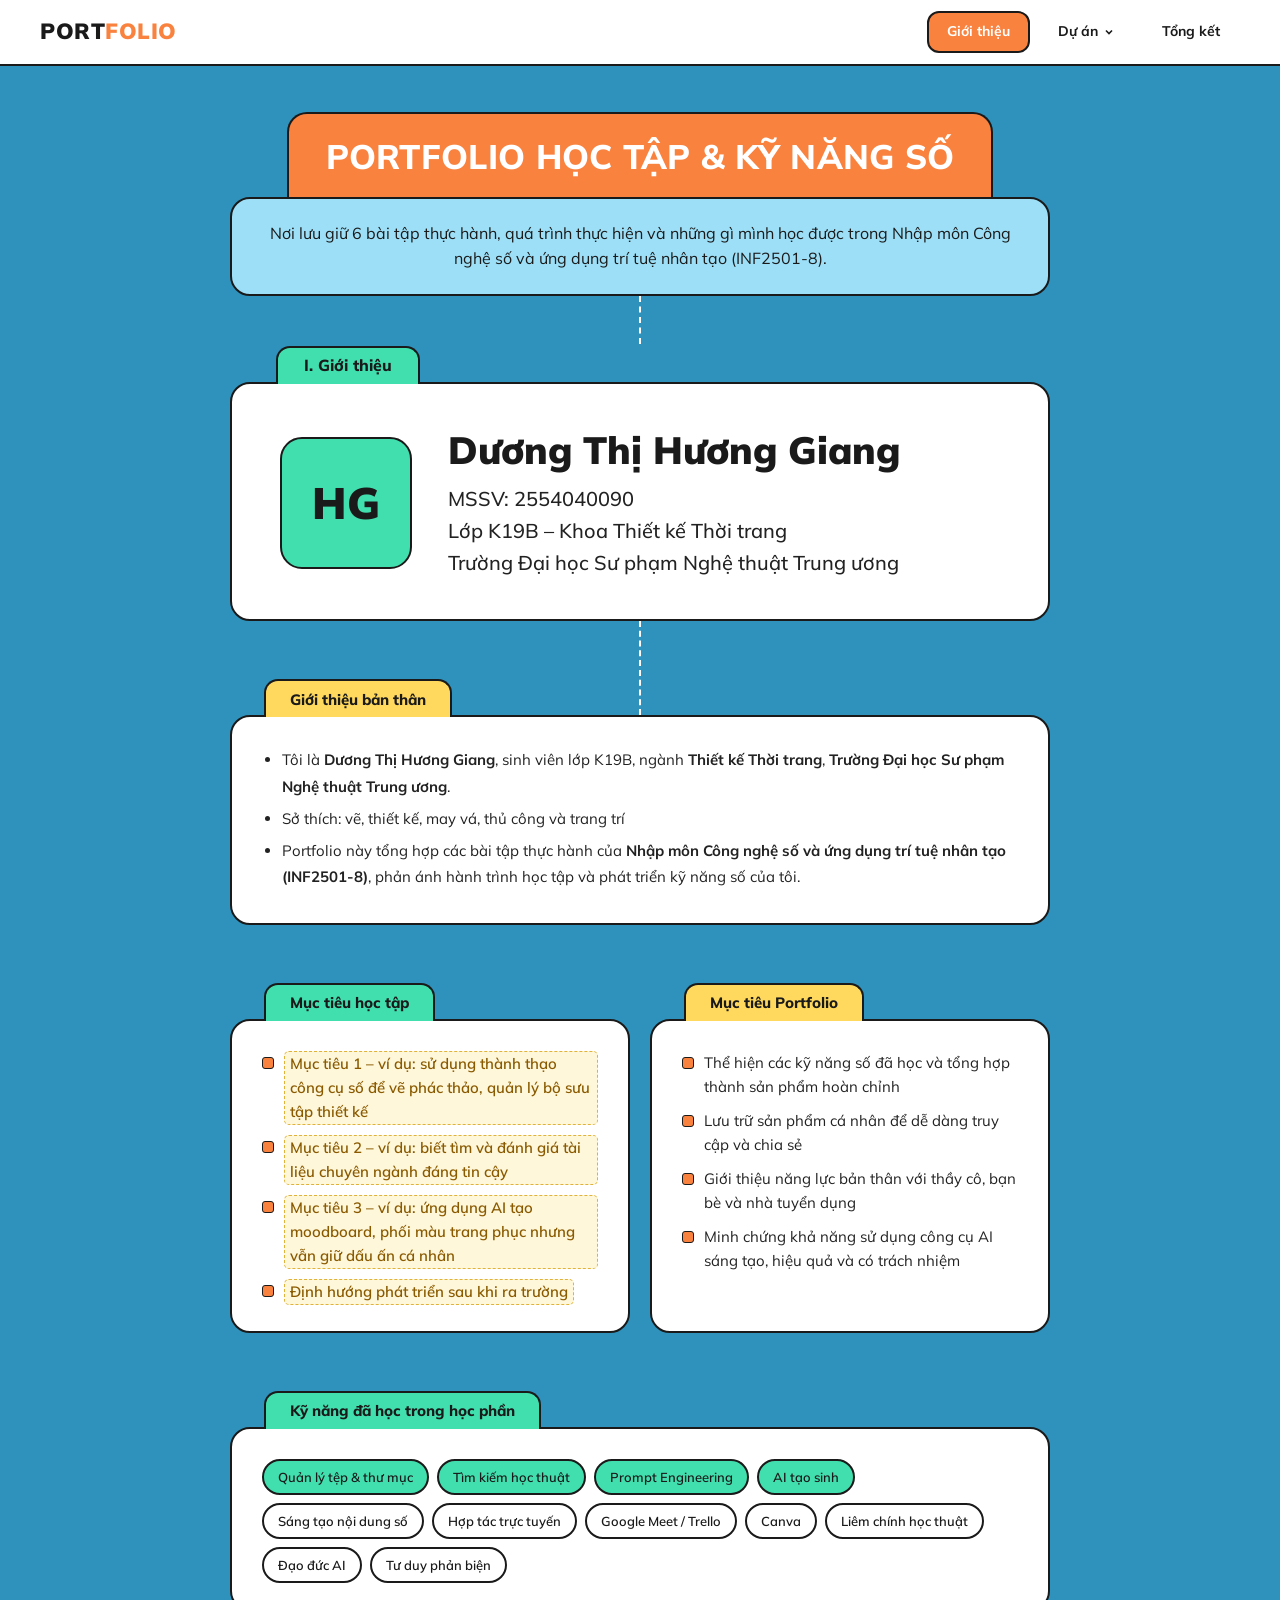
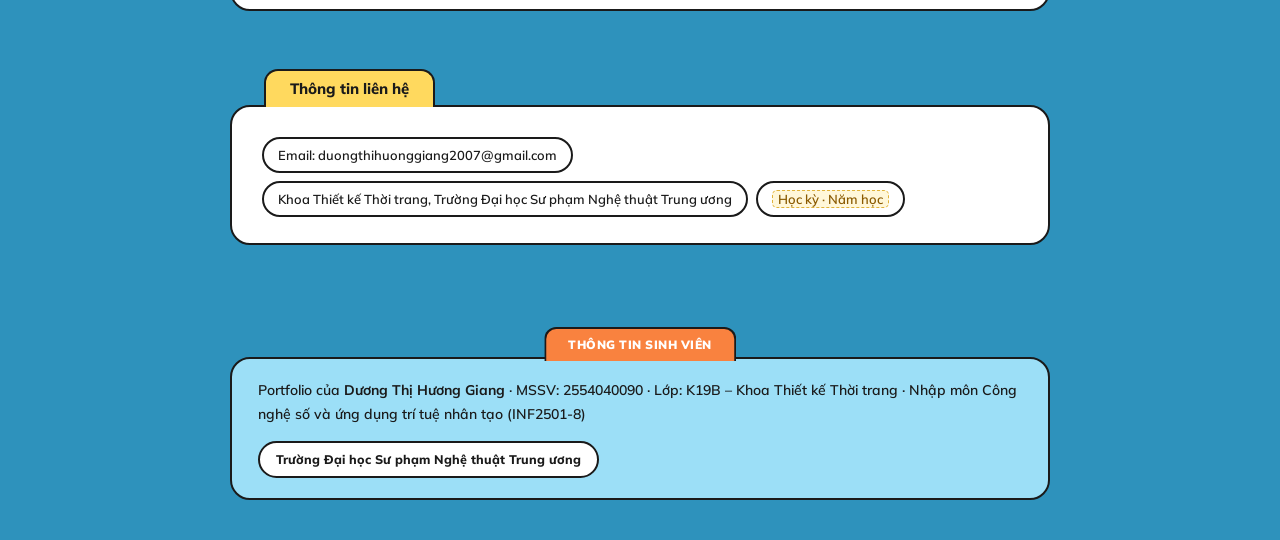
==== index.html @ 85dfc7b1 "Portfolio website - Dương Thị Hương Giang Co-Authored-By: Claude Opus 5.5 <noreply@anthropic.com>" ====
<!doctype html>
<html lang="vi">
<head>
<meta charset="utf-8">
<meta name="viewport" content="width=device-width, initial-scale=1">
<title>Giới thiệu · Portfolio Dương Thị Hương Giang</title>
<meta name="description" content="Portfolio học tập của Dương Thị Hương Giang">
<link rel="preconnect" href="https://fonts.googleapis.com">
<link rel="preconnect" href="https://fonts.gstatic.com" crossorigin>
<link href="https://fonts.googleapis.com/css2?family=Mulish:ital,wght@0,400;0,500;0,600;0,700;0,800;0,900;1,400;1,600&display=swap" rel="stylesheet">
<link rel="stylesheet" href="assets/style.css?v=1794900720">
<link rel="icon" href="data:image/svg+xml,%3Csvg xmlns='http://www.w3.org/2000/svg' viewBox='0 0 32 32'%3E%3Crect width='32' height='32' rx='8' fill='%231d9e75'/%3E%3Ctext x='16' y='21' font-family='Georgia' font-size='14' font-weight='700' fill='white' text-anchor='middle'%3EHG%3C/text%3E%3C/svg%3E">
</head>
<body>
<header class="site-header">
  <nav class="nav" aria-label="Điều hướng chính">
    <a class="brand" href="index.html">Port<span>folio</span></a>
    <button class="menu-toggle" aria-label="Mở menu" aria-expanded="false"><span></span></button>
    <ul class="menu">
      <li><a href="index.html" class="is-active">Giới thiệu</a></li>
      <li class="has-sub"><a href="projects.html">Dự án <svg class="caret" viewBox="0 0 10 10" fill="none" stroke="currentColor" stroke-width="1.6"><path d="M2 3.5l3 3 3-3"/></svg></a>
        <ul class="submenu"><li><a href="bai-1.html"><span class="num">1</span><span class="t">Thao tác cơ bản với tệp tin và thư mục</span></a></li><li><a href="bai-2.html"><span class="num">2</span><span class="t">Tìm kiếm và đánh giá thông tin học thuật</span></a></li><li><a href="bai-3.html"><span class="num">3</span><span class="t">Viết Prompt hiệu quả cho các tác vụ học tập</span></a></li><li><a href="bai-4.html"><span class="num">4</span><span class="t">Sử dụng công cụ hợp tác trực tuyến cho dự án nhóm</span></a></li><li><a href="bai-5.html"><span class="num">5</span><span class="t">Sử dụng AI tạo sinh để hỗ trợ sáng tạo nội dung</span></a></li><li><a href="bai-6.html"><span class="num">6</span><span class="t">Sử dụng AI có trách nhiệm trong học tập và nghiên cứu</span></a></li></ul>
      </li>
      <li><a href="conclusion.html">Tổng kết</a></li>
    </ul>
  </nav>
</header>
<main>
<section class="hero">
  <div class="inner reveal">
    <h1 class="ig-title-lg">Portfolio học tập &amp; kỹ năng số</h1>
    <p class="ig-sub-lg">Nơi lưu giữ 6 bài tập thực hành, quá trình thực hiện và những gì mình học được trong Nhập môn Công nghệ số và ứng dụng trí tuệ nhân tạo (INF2501-8).</p>
    <div class="connector"></div>
    <div class="avatar-card">
      <span class="tab">I. Giới thiệu</span>
      <div class="avatar">HG</div>
      <div>
        <div class="avatar-name">Dương Thị Hương Giang</div>
        <div class="avatar-meta">MSSV: 2554040090<br>Lớp K19B – Khoa Thiết kế Thời trang<br>Trường Đại học Sư phạm Nghệ thuật Trung ương</div>
      </div>
    </div>
  </div>
</section>

<div class="info-grid">
  <div class="info-card full reveal">
    <div class="card-label">Giới thiệu bản thân</div>
    <div class="card-text"><ul>
      <li>Tôi là <strong>Dương Thị Hương Giang</strong>, sinh viên lớp K19B, ngành <strong>Thiết kế Thời trang</strong>, <strong>Trường Đại học Sư phạm Nghệ thuật Trung ương</strong>.</li>
      <li>Sở thích: vẽ, thiết kế, may vá, thủ công và trang trí</li>
      <li>Portfolio này tổng hợp các bài tập thực hành của <strong>Nhập môn Công nghệ số và ứng dụng trí tuệ nhân tạo (INF2501-8)</strong>, phản ánh hành trình học tập và phát triển kỹ năng số của tôi.</li>
    </ul></div>
  </div>
  <div class="info-card reveal">
    <div class="card-label">Mục tiêu học tập</div>
    <ul class="goal-list"><li><span class="todo">Mục tiêu 1 – ví dụ: sử dụng thành thạo công cụ số để vẽ phác thảo, quản lý bộ sưu tập thiết kế</span></li><li><span class="todo">Mục tiêu 2 – ví dụ: biết tìm và đánh giá tài liệu chuyên ngành đáng tin cậy</span></li><li><span class="todo">Mục tiêu 3 – ví dụ: ứng dụng AI tạo moodboard, phối màu trang phục nhưng vẫn giữ dấu ấn cá nhân</span></li><li><span class="todo">Định hướng phát triển sau khi ra trường</span></li></ul>
  </div>
  <div class="info-card reveal">
    <div class="card-label">Mục tiêu Portfolio</div>
    <ul class="goal-list"><li>Thể hiện các kỹ năng số đã học và tổng hợp thành sản phẩm hoàn chỉnh</li><li>Lưu trữ sản phẩm cá nhân để dễ dàng truy cập và chia sẻ</li><li>Giới thiệu năng lực bản thân với thầy cô, bạn bè và nhà tuyển dụng</li><li>Minh chứng khả năng sử dụng công cụ AI sáng tạo, hiệu quả và có trách nhiệm</li></ul>
  </div>
  <div class="info-card full reveal">
    <div class="card-label">Kỹ năng đã học trong học phần</div>
    <div class="tag-cloud"><span class="tag highlight">Quản lý tệp &amp; thư mục</span><span class="tag highlight">Tìm kiếm học thuật</span><span class="tag highlight">Prompt Engineering</span><span class="tag highlight">AI tạo sinh</span><span class="tag">Sáng tạo nội dung số</span><span class="tag">Hợp tác trực tuyến</span><span class="tag">Google Meet / Trello</span><span class="tag">Canva</span><span class="tag">Liêm chính học thuật</span><span class="tag">Đạo đức AI</span><span class="tag">Tư duy phản biện</span></div>
  </div>
  <div class="info-card full reveal">
    <div class="card-label">Thông tin liên hệ</div>
    <div class="tag-cloud">
      <span class="tag">Email: duongthihuonggiang2007@gmail.com</span>
      <span class="tag">Khoa Thiết kế Thời trang, Trường Đại học Sư phạm Nghệ thuật Trung ương</span>
      <span class="tag"><span class="todo">Học kỳ · Năm học</span></span>
    </div>
  </div>
</div>
</main>
<footer class="site-footer">
  <div class="left">Portfolio của <strong>Dương Thị Hương Giang</strong> · MSSV: 2554040090 · Lớp: K19B – Khoa Thiết kế Thời trang · Nhập môn Công nghệ số và ứng dụng trí tuệ nhân tạo (INF2501-8)</div>
  <div class="submit-badge">Trường Đại học Sư phạm Nghệ thuật Trung ương</div>
</footer>
<script src="assets/site.js?v=2"></script>
</body>
</html>
---- assets/style.css ----
/* Portfolio — phong cách infographic: nền xanh dương, cam, bạc hà, vàng, thẻ trắng viền đen */
:root {
  --blue: #2e92bc;
  --blue-dark: #237aa0;
  --sky: #9cdff7;
  --orange: #f9823f;
  --mint: #41dfae;
  --mint-50: #e3faf2;
  --yellow: #ffd95e;
  --yellow-50: #fff7d9;
  --ink: #1a1a1a;
  --text: #222;
  --muted: #5b6770;
  --line: #1a1a1a;
  --soft: #e6eef2;
  --b: 2px solid var(--ink);
  --r: 20px;
  --font: 'Mulish', 'Be Vietnam Pro', -apple-system, sans-serif;
  --mono: Consolas, Monaco, 'SF Mono', monospace;
}
* { margin: 0; padding: 0; box-sizing: border-box; }
html { scroll-behavior: smooth; -webkit-text-size-adjust: 100%; }
body { font-family: var(--font); background: var(--blue); color: var(--text); font-size: 15px; line-height: 1.7; overflow-x: hidden; min-height: 100vh; }
img { max-width: 100%; display: block; }
a { color: inherit; }
strong, b { font-weight: 700; }

/* ---------- NAV ---------- */
.site-header { position: fixed; top: 0; left: 0; right: 0; z-index: 100; background: #fff; border-bottom: var(--b); }
.nav { height: 64px; padding: 0 40px; display: flex; align-items: center; justify-content: space-between; }
.brand { font-size: 22px; font-weight: 900; color: var(--ink); text-decoration: none; text-transform: uppercase; letter-spacing: .5px; }
.brand span { color: var(--orange); }
.menu { display: flex; gap: 8px; list-style: none; }
.menu > li { position: relative; }
.menu a { display: flex; align-items: center; gap: 6px; padding: 7px 18px; border-radius: 12px; font-size: 14px; font-weight: 700; color: var(--ink); text-decoration: none; border: 2px solid transparent; transition: background .2s; }
.menu > li > a:hover { background: var(--sky); border-color: var(--ink); }
.menu > li > a.is-active, .menu > li.is-active > a { background: var(--orange); color: #fff; border-color: var(--ink); }
.submenu {
  position: absolute; top: calc(100% + 12px); right: 0; min-width: 360px; list-style: none; background: #fff; border: var(--b);
  border-radius: 16px; padding: 8px; opacity: 0; visibility: hidden; transform: translateY(-4px); transition: all .2s;
}
.submenu::before { content: ""; position: absolute; top: -14px; left: 0; right: 0; height: 14px; }
.has-sub:hover .submenu, .has-sub:focus-within .submenu { opacity: 1; visibility: visible; transform: none; }
.submenu a { display: flex; gap: 12px; align-items: center; padding: 8px 10px; font-weight: 600; border-radius: 10px; }
.submenu a:hover, .submenu a.is-active { background: var(--mint-50); }
.submenu .num { width: 30px; height: 30px; border-radius: 8px; border: var(--b); display: grid; place-items: center; font-weight: 900; font-size: 13px; flex-shrink: 0; background: var(--mint); }
.submenu li:nth-child(even) .num { background: var(--yellow); }
.submenu .t { font-size: 13px; line-height: 1.35; }
.caret { width: 10px; height: 10px; }
.menu-toggle { display: none; }

/* ---------- Khối tiêu đề (cam) + mô tả (xanh nhạt) ---------- */
main { padding-top: 64px; }
.inner { max-width: 820px; margin: 0 auto; }
.page-head { padding: 48px 24px 8px; }
.page-head .inner { display: flex; flex-direction: column; align-items: stretch; }
.page-head h2, .ig-title-lg {
  background: var(--orange); color: #fff; border: var(--b); border-bottom: 0; border-radius: var(--r) var(--r) 0 0;
  margin: 0 7%; padding: 22px 28px 18px; text-align: center; text-transform: uppercase; font-weight: 800;
  font-size: clamp(22px, 3.6vw, 34px); line-height: 1.25; letter-spacing: .3px;
}
.page-head p, .ig-sub-lg {
  background: var(--sky); border: var(--b); border-radius: var(--r); padding: 22px 28px; text-align: center;
  font-size: 16px; line-height: 1.6; color: var(--ink);
}
.crumbs { align-self: center; font-size: 13px; font-weight: 700; color: #fff; margin-bottom: 12px; }
.crumbs a { color: var(--yellow); text-decoration: none; }
.connector { height: 48px; margin: 0 auto; width: 0; border-left: 2.5px dashed #fff; }

/* ---------- HERO ---------- */
.hero { padding: 48px 24px 0; }
.avatar-card {
  position: relative; display: flex; align-items: center; gap: 36px; background: #fff; border: var(--b); border-radius: var(--r);
  padding: 44px 48px 40px; margin-top: 38px;
}
.tab {
  position: absolute; top: -38px; left: 44px; height: 38px; display: inline-flex; align-items: center; padding: 0 26px;
  background: var(--mint); border: var(--b); border-bottom: 0; border-radius: 14px 14px 0 0; font-weight: 800; font-size: 16px; color: var(--ink);
}
.avatar {
  width: 132px; height: 132px; border-radius: 22px; overflow: hidden; flex-shrink: 0; background: var(--mint); border: var(--b);
  display: grid; place-items: center; font-size: 44px; font-weight: 900; color: var(--ink);
}
.avatar img { width: 100%; height: 100%; object-fit: cover; }
.avatar-name { font-size: 38px; font-weight: 900; line-height: 1.2; margin-bottom: 10px; color: var(--ink); }
.avatar-meta { font-size: 20px; line-height: 1.6; font-weight: 500; }

/* ---------- Thẻ có tab ---------- */
.info-grid { max-width: 868px; margin: 0 auto; padding: 0 24px 56px; display: grid; grid-template-columns: 1fr 1fr; gap: 56px 20px; }
.info-grid::before { content: ""; grid-column: 1 / -1; height: 94px; margin: 0 auto -94px; width: 0; border-left: 2.5px dashed #fff; }
.info-card, .summary-card { position: relative; background: #fff; border: var(--b); border-radius: var(--r); padding: 30px 30px 26px; margin-top: 38px; }
.info-card.full { grid-column: 1 / -1; }
.card-label, .summary-card h3 {
  position: absolute; top: -38px; left: 32px; max-width: calc(100% - 64px); height: 38px; display: inline-flex; align-items: center; gap: 10px;
  padding: 0 24px; background: var(--mint); border: var(--b); border-bottom: 0; border-radius: 14px 14px 0 0;
  font-size: 15px; font-weight: 800; color: var(--ink); white-space: nowrap; overflow: hidden; text-overflow: ellipsis;
}
.info-card:nth-child(odd) .card-label, .summary-card:nth-child(even) h3 { background: var(--yellow); }
.card-text { font-size: 15px; line-height: 1.75; }
.card-text ul { padding-left: 20px; }
.card-text li { margin-bottom: 6px; }
.goal-list { list-style: none; display: flex; flex-direction: column; gap: 10px; }
.goal-list li { display: flex; gap: 10px; font-size: 15px; line-height: 1.6; }
.goal-list li::before { content: ""; width: 10px; height: 10px; border-radius: 3px; background: var(--orange); border: 1.5px solid var(--ink); margin-top: 6px; flex-shrink: 0; }
.tag-cloud { display: flex; flex-wrap: wrap; gap: 8px; }
.tag { font-size: 13px; font-weight: 600; padding: 5px 14px; border-radius: 20px; background: #fff; border: var(--b); color: var(--ink); text-decoration: none; }
.tag.highlight { background: var(--mint); }

/* ---------- Thẻ bài tập ---------- */
.wrap-col { max-width: 868px; margin: 0 auto; padding: 0 24px 64px; display: flex; flex-direction: column; }
.wrap-col > * + * { margin-top: 56px; position: relative; }
.wrap-col > * + *::before { content: ""; position: absolute; top: -56px; left: 50%; height: 56px; border-left: 2.5px dashed #fff; }
.wrap-col > .summary-card + .summary-card { margin-top: 94px; }
.wrap-col > .summary-card + .summary-card::before { top: -94px; height: 56px; }
.page-head + .wrap-col { padding-top: 0; }
.page-head + .wrap-col::before { content: ""; display: block; height: 48px; width: 0; margin: 0 auto; border-left: 2.5px dashed #fff; }
.page-head + .wrap-col > .summary-card:first-child { margin-top: 38px; }
.page-head + .wrap-col > .summary-card:first-child::before { display: none; }

.project-card { display: block; background: #fff; border: var(--b); border-radius: var(--r); text-decoration: none; transition: transform .2s; }
a.project-card:hover { transform: translateY(-3px); }
.project-card-header { padding: 20px 26px; display: flex; align-items: center; gap: 16px; border-bottom: var(--b); background: var(--mint); border-radius: 18px 18px 0 0; }
.wrap-col > .project-card:nth-child(even) .project-card-header { background: var(--yellow); }
.bai-badge { width: 44px; height: 44px; border-radius: 12px; background: #fff; border: var(--b); display: grid; place-items: center; font-size: 18px; font-weight: 900; color: var(--ink); flex-shrink: 0; }
.project-title-wrap { flex: 1; min-width: 0; }
.project-subject { font-size: 11.5px; font-weight: 800; text-transform: uppercase; letter-spacing: .6px; color: var(--ink); opacity: .7; margin-bottom: 2px; }
.project-title { font-size: 18px; font-weight: 800; line-height: 1.3; color: var(--ink); }
.status-badge { font-size: 12px; font-weight: 800; padding: 4px 12px; border-radius: 12px; white-space: nowrap; border: var(--b); background: #fff; }
.status-done { background: #fff; color: #0d7a57; }
.status-done::before { content: "✓ "; }
.status-wip { background: #fff; color: #b4561a; }
.status-todo { color: var(--muted); }
.project-body { padding: 24px 26px 26px; }
.project-section { margin-bottom: 22px; }
.project-section:last-child { margin-bottom: 0; }
.project-section-label {
  display: inline-block; font-size: 12px; font-weight: 900; text-transform: uppercase; letter-spacing: .6px; color: #fff;
  background: var(--blue); border-radius: 8px; padding: 3px 12px; margin-bottom: 10px;
}
.project-section-text, .project-body p, .project-body li { font-size: 15px; line-height: 1.7; }
.project-body p { margin-bottom: 8px; }
.project-body ul, .project-body ol { padding-left: 20px; margin-bottom: 10px; }
.project-body li { margin-bottom: 4px; }
.project-body h3 { font-size: 15px; font-weight: 800; margin: 18px 0 8px; color: var(--ink); }
.project-body h3:first-child { margin-top: 0; }
.more-link { display: inline-flex; align-items: center; gap: 8px; font-size: 14px; font-weight: 800; color: #fff; background: var(--orange); border: var(--b); border-radius: 12px; padding: 7px 16px; margin-top: 4px; }
.more-link svg { width: 14px; height: 14px; transition: transform .2s; }
.project-card:hover .more-link svg { transform: translateX(3px); }

.tools-row { display: flex; flex-wrap: wrap; gap: 6px; }
.tool-tag { font-size: 12.5px; font-weight: 700; padding: 3px 12px; border-radius: 10px; background: var(--sky); border: 1.5px solid var(--ink); }
.attach-row { display: flex; gap: 8px; flex-wrap: wrap; margin-top: 6px; }
.attach-btn { display: inline-flex; align-items: center; gap: 6px; font-size: 13px; font-weight: 800; color: var(--ink); background: var(--yellow); border: var(--b); padding: 6px 14px; border-radius: 10px; text-decoration: none; }
.attach-btn:hover { background: var(--mint); }
.attach-btn svg { width: 12px; height: 12px; }
.placeholder-note { font-size: 13px; color: var(--muted); font-style: italic; }
.todo { background: var(--yellow-50); color: #8a5a00; border: 1.5px dashed #e0b23a; border-radius: 5px; padding: 0 5px; font-style: normal; font-weight: 600; }

.steps { list-style: none; padding: 0 !important; display: flex; flex-direction: column; gap: 8px; }
.steps li { display: flex; gap: 10px; margin: 0 !important; }
.steps li::before { content: ""; width: 10px; height: 10px; border-radius: 3px; background: var(--mint); border: 1.5px solid var(--ink); margin-top: 7px; flex-shrink: 0; }
.kv { display: grid; grid-template-columns: 1fr 1fr; gap: 12px; margin: 14px 0; }
.kv > div { padding: 12px 16px; border-radius: 14px; border: var(--b); background: var(--mint-50); }
.kv > div:nth-child(n+3) { background: var(--yellow-50); }
.kv dt { font-size: 11.5px; font-weight: 900; text-transform: uppercase; letter-spacing: .5px; margin-bottom: 4px; }
.kv dd { font-size: 14px; line-height: 1.6; }
.table-wrap { overflow-x: auto; border: var(--b); border-radius: 14px; margin: 10px 0 16px; }
table { width: 100%; border-collapse: collapse; font-size: 14px; min-width: 520px; }
th, td { text-align: left; padding: 10px 14px; border: 1.5px solid var(--ink); vertical-align: top; }
th { font-size: 12px; font-weight: 900; text-transform: uppercase; letter-spacing: .4px; background: var(--sky); }
tr > :first-child { border-left: 0; } tr > :last-child { border-right: 0; }
thead tr:first-child > * { border-top: 0; } tbody tr:last-child > * { border-bottom: 0; }
.tree { font-family: var(--mono); font-size: 12.5px; line-height: 1.85; background: #1e2a33; color: #e8f4fa; border: var(--b); border-radius: 14px; padding: 16px 20px; overflow-x: auto; white-space: pre; margin: 8px 0 14px; max-width: 440px; }
kbd { font-family: var(--mono); font-size: 11.5px; padding: 1px 6px; border: 1.5px solid var(--ink); border-bottom-width: 3px; border-radius: 5px; background: #fff; white-space: nowrap; }
code { font-family: var(--mono); font-size: 12.5px; background: var(--soft); padding: 1px 5px; border-radius: 4px; }
.embed { border: var(--b); border-radius: 14px; overflow: hidden; margin: 8px 0; }
.embed iframe { width: 100%; aspect-ratio: 4/3; border: 0; display: block; }
.callout, .reflect-text { font-size: 15px; line-height: 1.8; background: var(--sky); border: var(--b); border-radius: 16px; padding: 18px 22px; margin: 10px 0; font-weight: 600; text-align: center; }

/* prompt compare */
.prompt-grid { display: grid; grid-template-columns: 1fr; gap: 16px; margin: 10px 0 22px; }
.prompt-col { display: flex; flex-direction: column; }
.prompt-head { align-self: flex-start; font-size: 13px; font-weight: 900; padding: 4px 16px; border: var(--b); border-bottom: 0; border-radius: 12px 12px 0 0; margin-left: 14px; }
.prompt-box { flex: 1; background: #fff; border: var(--b); border-radius: 14px; padding: 14px 16px; display: flex; flex-direction: column; }
.prompt-text { font-family: var(--mono); font-size: 12.5px; line-height: 1.6; flex: 1; }
.prompt-tech { margin-top: 12px; padding: 8px 12px; background: var(--mint-50); border-radius: 8px; font-size: 13px; }
.task-goal { font-size: 14px !important; color: var(--muted); margin: 4px 0 4px !important; }
.prompt-result { margin-top: 12px; padding-top: 10px; border-top: 1.5px dashed var(--ink); font-size: 13px; font-style: italic; }
.p-basic .prompt-head { background: #ff9a8a; } .p-better .prompt-head { background: var(--sky); } .p-best .prompt-head { background: var(--mint); }
.task-label { display: inline-block; font-size: 14px; font-weight: 900; margin-top: 14px; color: var(--ink); border-bottom: 3px solid var(--orange); }

/* pager */
.pager { display: flex; justify-content: space-between; gap: 12px; flex-wrap: wrap; }
.wrap-col > .pager::before { display: none; }
.wrap-col > .pager { margin-top: 32px; }
.pager a { display: inline-flex; align-items: center; gap: 8px; padding: 11px 20px; border-radius: 14px; font-size: 14px; font-weight: 800; text-decoration: none; background: #fff; border: var(--b); transition: transform .2s; }
.pager a:hover { transform: translateY(-2px); }
.pager a.next { background: var(--orange); color: #fff; margin-left: auto; }
.pager svg { width: 14px; height: 14px; }

/* ---------- Tổng kết ---------- */
.summary-card h3 .h3-icon { display: none; }
.stats-row { display: grid; grid-template-columns: repeat(3, 1fr); gap: 14px; }
.stat-item { text-align: center; padding: 20px 14px; background: var(--mint-50); border: var(--b); border-radius: 16px; }
.stat-item:nth-child(2) { background: var(--yellow-50); } .stat-item:nth-child(3) { background: #e8f6fd; }
.stat-num { font-size: 34px; font-weight: 900; color: var(--orange); line-height: 1.3; }
.stat-label { font-size: 13px; font-weight: 700; }
.skill-rows { display: flex; flex-direction: column; gap: 14px; }
.skill-row { display: flex; align-items: center; gap: 12px; }
.skill-name { font-size: 14px; font-weight: 700; width: 180px; flex-shrink: 0; }
.skill-bar-wrap { flex: 1; height: 14px; background: #fff; border: var(--b); border-radius: 8px; overflow: hidden; }
.skill-bar { height: 100%; background: var(--mint); border-right: var(--b); }
.skill-row:nth-child(even) .skill-bar { background: var(--yellow); }
.skill-level { font-size: 12px; width: 70px; text-align: right; }
.challenge-grid { display: grid; grid-template-columns: 1fr 1fr; gap: 14px; }
.challenge-item { padding: 14px 16px; border-radius: 16px; border: var(--b); }
.challenge-item.good { background: var(--mint-50); }
.challenge-item.hard { background: var(--yellow-50); }
.challenge-label { font-size: 12px; font-weight: 900; text-transform: uppercase; letter-spacing: .5px; margin-bottom: 6px; }
.challenge-text { font-size: 14px; line-height: 1.6; }
.link-list { list-style: none; display: flex; flex-direction: column; gap: 10px; }
.link-list a { display: flex; align-items: center; gap: 14px; padding: 10px 14px; border: var(--b); border-radius: 14px; text-decoration: none; transition: background .2s; }
.link-list a:hover { background: var(--mint-50); }
.link-list li:nth-child(even) .bai-badge { background: var(--yellow); }
.link-list li:nth-child(odd) .bai-badge { background: var(--mint); }
.link-list .bai-badge { width: 36px; height: 36px; font-size: 15px; }
.link-list .t { flex: 1; font-size: 15px; font-weight: 800; }
.link-list .c { display: block; font-size: 12.5px; font-weight: 500; color: var(--muted); }
.link-list svg { width: 16px; height: 16px; }

/* ---------- FOOTER ---------- */
.site-footer {
  max-width: 820px; margin: 0 auto 40px; background: var(--sky); border: var(--b); border-radius: var(--r); padding: 20px 26px;
  display: flex; justify-content: space-between; align-items: center; gap: 14px; flex-wrap: wrap; position: relative;
}
.site-footer::before {
  content: "Thông tin sinh viên"; position: absolute; top: -32px; left: 50%; transform: translateX(-50%); height: 32px; padding: 0 22px;
  display: flex; align-items: center; background: var(--orange); color: #fff; border: var(--b); border-bottom: 0; border-radius: 12px 12px 0 0;
  font-size: 12px; font-weight: 900; text-transform: uppercase; letter-spacing: .5px; white-space: nowrap;
}
.site-footer .left { font-size: 14px; font-weight: 600; color: var(--ink); }
.submit-badge { display: inline-flex; background: #fff; border: var(--b); color: var(--ink); font-size: 12.5px; font-weight: 800; padding: 6px 16px; border-radius: 20px; }
main + .site-footer { margin-top: 56px; }

/* fade */
.reveal { animation: fadeIn .35s ease both; }
@keyframes fadeIn { from { opacity: 0; transform: translateY(8px); } to { opacity: 1; transform: none; } }

/* ---------- Infographic Bài 6 ---------- */
.ex-split { display: flex; gap: 32px; align-items: flex-start; }
.ex-split > .ex-text { flex: 1; min-width: 0; }
.ex-split > .ex-media { width: 340px; flex-shrink: 0; }
.infographic { background: var(--blue); border: var(--b); border-radius: 16px; padding: 22px 18px 24px; color: var(--ink); }
.ig-title { background: var(--orange); color: #fff; text-align: center; font-weight: 800; font-size: 12.5px; letter-spacing: .4px; text-transform: uppercase; padding: 9px 12px; border: 1.5px solid var(--ink); border-bottom: 0; border-radius: 10px 10px 0 0; margin: 0 18px; line-height: 1.35; }
.ig-sub { background: var(--sky); text-align: center; font-size: 10.5px; padding: 8px 12px; border: 1.5px solid var(--ink); border-radius: 10px; margin-bottom: 18px; line-height: 1.45; }
.ig-cols { display: grid; grid-template-columns: 1fr 1fr; gap: 12px; }
.ig-head { text-align: center; padding: 8px 6px; border: 1.5px solid var(--ink); border-radius: 10px; font-weight: 900; font-size: 13px; text-transform: uppercase; line-height: 1.2; }
.ig-head small { display: block; font-weight: 500; font-style: italic; font-size: 9px; text-transform: none; margin-top: 3px; }
.ig-do .ig-head, .ig-do .ig-tab, .ig-do .ig-icon { background: var(--mint); }
.ig-dont .ig-head, .ig-dont .ig-tab, .ig-dont .ig-icon { background: var(--yellow); }
.ig-item { position: relative; padding-top: 22px; }
.ig-item::before { content: ""; position: absolute; top: 0; left: 50%; height: 14px; border-left: 1.5px dashed #fff; }
.ig-tab { width: 82%; margin: 0 auto; text-align: center; font-size: 10.5px; font-weight: 800; padding: 5px 6px; border: 1.5px solid var(--ink); border-bottom: 0; border-radius: 8px 8px 0 0; line-height: 1.25; }
.ig-card { background: #fff; border: 1.5px solid var(--ink); border-radius: 10px; padding: 14px 12px; display: flex; gap: 10px; align-items: center; min-height: 92px; }
.ig-icon { width: 34px; height: 34px; border-radius: 8px; display: grid; place-items: center; flex-shrink: 0; border: 1.5px solid var(--ink); }
.ig-icon svg { width: 20px; height: 20px; fill: none; stroke: #fff; stroke-width: 2.2; stroke-linecap: round; stroke-linejoin: round; }
.ig-dont .ig-icon svg { stroke: #fff; }
.ig-card p { font-size: 10.5px !important; line-height: 1.45 !important; margin: 0 !important; }
.ig-note-tab { width: 48%; margin: 22px auto 0; background: var(--orange); color: #fff; text-align: center; font-size: 10px; font-weight: 900; text-transform: uppercase; padding: 5px; border: 1.5px solid var(--ink); border-bottom: 0; border-radius: 8px 8px 0 0; }
.ig-note { background: var(--sky); text-align: center; font-size: 11px; font-weight: 800; padding: 12px; border: 1.5px solid var(--ink); border-radius: 10px; line-height: 1.45; }

/* nguồn tài liệu Bài 2 */
.src-list { display: flex; flex-direction: column; gap: 14px; margin: 12px 0 18px; }
.src-card { border: var(--b); border-radius: 16px; padding: 14px 16px; background: #fff; }
.src-card:nth-child(odd) { background: #f4fdf9; } .src-card:nth-child(even) { background: #fffcef; }
.src-top { display: flex; flex-wrap: wrap; gap: 6px; align-items: center; margin-bottom: 8px; }
.src-n { width: 28px; height: 28px; border-radius: 8px; border: var(--b); background: var(--orange); color: #fff; display: grid; place-items: center; font-weight: 900; font-size: 13px; }
.src-top .status-badge { margin-left: auto; }
.src-title { display: block; font-size: 14px; font-weight: 700; color: var(--ink); line-height: 1.5; margin-bottom: 10px; text-decoration-color: var(--orange); }
.src-eval { display: grid; grid-template-columns: repeat(3, 1fr); gap: 8px 14px; }
.src-eval dt { font-size: 10.5px; font-weight: 900; text-transform: uppercase; letter-spacing: .4px; color: var(--blue-dark); }
.src-eval dd { font-size: 12.5px; line-height: 1.5; }
@media (max-width: 760px) { .src-eval { grid-template-columns: 1fr 1fr; } .src-top .status-badge { margin-left: 0; } }

/* toàn văn câu trả lời AI (Bài 3) */
.raw-out { margin-top: 8px; font-style: normal; }
.raw-out summary { cursor: pointer; font-weight: 800; color: var(--blue-dark); font-size: 13px; }
.raw-text { margin-top: 8px; max-height: 420px; overflow: auto; white-space: pre-wrap; font-family: var(--mono); font-size: 12px; line-height: 1.6; background: #f6fafc; border: 1.5px dashed var(--ink); border-radius: 10px; padding: 12px 14px; color: var(--text); }

/* ---------- RESPONSIVE ---------- */
@media (max-width: 760px) {
  .nav { padding: 0 16px; }
  .menu-toggle { display: flex; align-items: center; justify-content: center; width: 40px; height: 40px; border: var(--b); background: var(--yellow); border-radius: 12px; cursor: pointer; }
  .menu-toggle span, .menu-toggle span::before, .menu-toggle span::after { display: block; width: 16px; height: 2px; background: var(--ink); position: relative; transition: transform .2s; }
  .menu-toggle span::before, .menu-toggle span::after { content: ""; position: absolute; left: 0; }
  .menu-toggle span::before { top: -5px; } .menu-toggle span::after { top: 5px; }
  .nav-open .menu-toggle span { background: transparent; }
  .nav-open .menu-toggle span::before { transform: translateY(5px) rotate(45deg); }
  .nav-open .menu-toggle span::after { transform: translateY(-5px) rotate(-45deg); }
  .menu { display: none; position: absolute; top: 64px; left: 0; right: 0; flex-direction: column; background: #fff; border-bottom: var(--b); padding: 10px 16px 16px; max-height: calc(100vh - 64px); overflow-y: auto; }
  .nav-open .menu { display: flex; }
  .menu a { font-size: 15px; padding: 10px 12px; }
  .submenu { position: static; opacity: 1; visibility: visible; transform: none; border: 0; padding: 0 0 0 12px; min-width: 0; }
  .submenu::before { display: none; }
  .caret { display: none; }
  .page-head, .hero { padding-left: 16px; padding-right: 16px; }
  .page-head h2, .ig-title-lg { margin: 0 4%; padding: 16px 16px 14px; }
  .page-head p, .ig-sub-lg { padding: 16px 18px; font-size: 15px; }
  .avatar-card { flex-direction: column; align-items: flex-start; gap: 18px; padding: 32px 22px 24px; }
  .avatar { width: 96px; height: 96px; font-size: 32px; }
  .avatar-name { font-size: 28px; }
  .avatar-meta { font-size: 16px; }
  .tab, .card-label, .summary-card h3 { left: 18px; padding: 0 16px; font-size: 14px; }
  .info-grid, .wrap-col { padding-left: 16px; padding-right: 16px; }
  .info-grid { grid-template-columns: 1fr; }
  .info-card, .summary-card { padding: 26px 20px 22px; }
  .challenge-grid, .kv { grid-template-columns: 1fr; }
  .stats-row { grid-template-columns: 1fr 1fr; }
  .skill-name { width: 120px; font-size: 13px; }
  .project-card-header { flex-wrap: wrap; padding: 16px 18px; }
  .project-body { padding: 20px 18px; }
  .ex-split { flex-direction: column; }
  .ex-split > .ex-media { width: 100%; }
  .site-footer { margin: 0 16px 32px; flex-direction: column; text-align: center; }
}
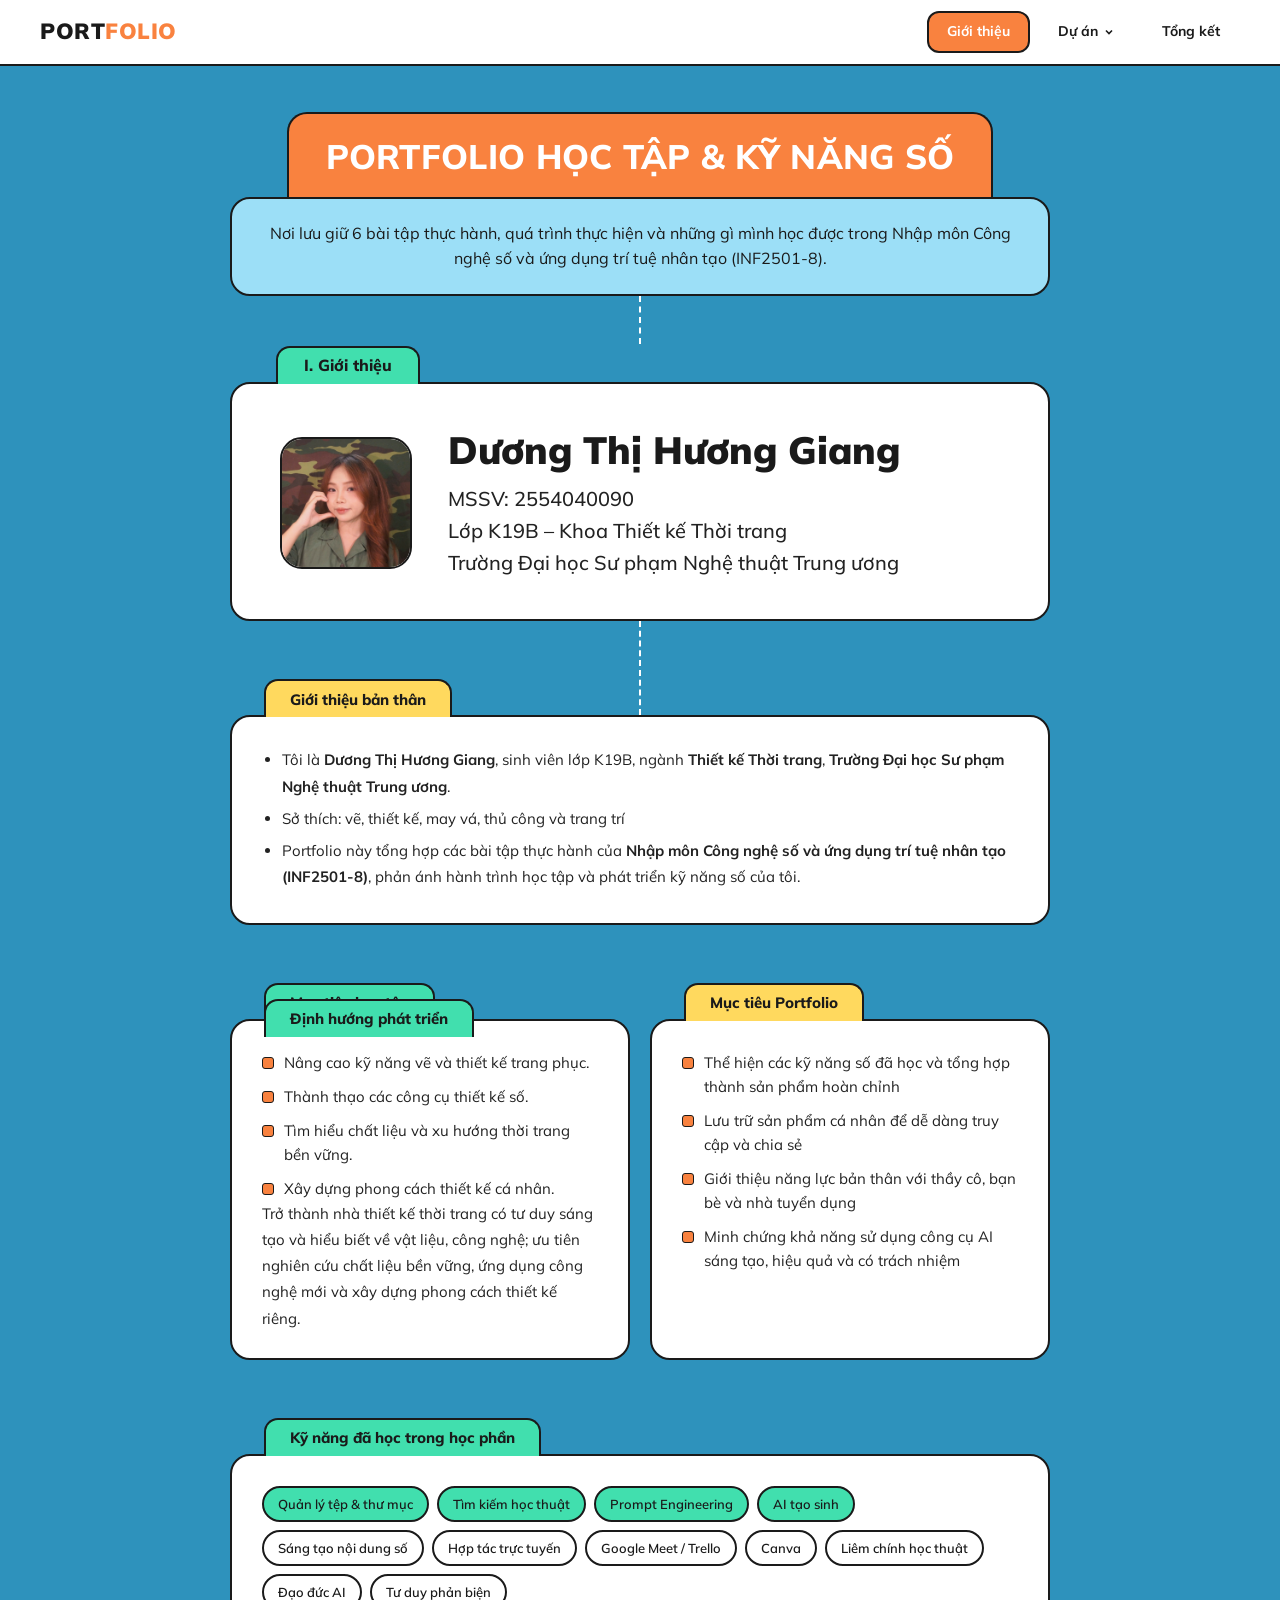
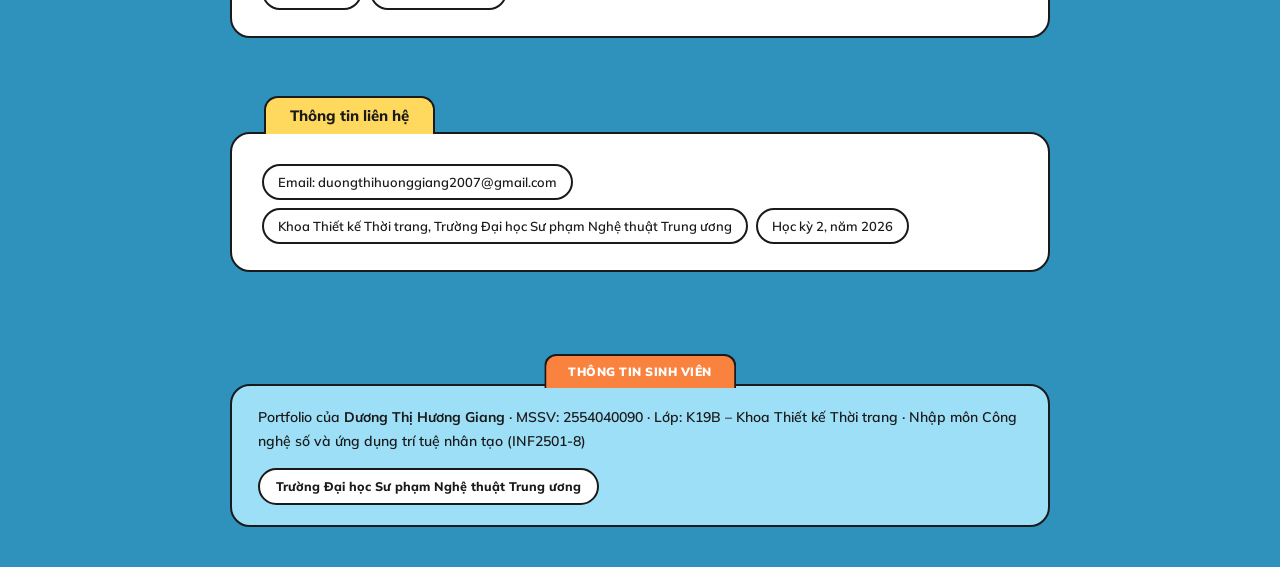
==== commit 362e158e: "Cập nhật Bài 1–4 theo báo cáo thật, ảnh đại diện, mục tiêu học tập Co-Authored-By: Claude Opus 5.5 <" ====
--- a/index.html
+++ b/index.html
@@ -8,7 +8,7 @@
 <link rel="preconnect" href="https://fonts.googleapis.com">
 <link rel="preconnect" href="https://fonts.gstatic.com" crossorigin>
 <link href="https://fonts.googleapis.com/css2?family=Mulish:ital,wght@0,400;0,500;0,600;0,700;0,800;0,900;1,400;1,600&display=swap" rel="stylesheet">
-<link rel="stylesheet" href="assets/style.css?v=1794900720">
+<link rel="stylesheet" href="assets/style.css?v=1795139945">
 <link rel="icon" href="data:image/svg+xml,%3Csvg xmlns='http://www.w3.org/2000/svg' viewBox='0 0 32 32'%3E%3Crect width='32' height='32' rx='8' fill='%231d9e75'/%3E%3Ctext x='16' y='21' font-family='Georgia' font-size='14' font-weight='700' fill='white' text-anchor='middle'%3EHG%3C/text%3E%3C/svg%3E">
 </head>
 <body>
@@ -33,7 +33,7 @@
     <div class="connector"></div>
     <div class="avatar-card">
       <span class="tab">I. Giới thiệu</span>
-      <div class="avatar">HG</div>
+      <div class="avatar"><img src="assets/avatar.jpg" alt="Ảnh đại diện Dương Thị Hương Giang"></div>
       <div>
         <div class="avatar-name">Dương Thị Hương Giang</div>
         <div class="avatar-meta">MSSV: 2554040090<br>Lớp K19B – Khoa Thiết kế Thời trang<br>Trường Đại học Sư phạm Nghệ thuật Trung ương</div>
@@ -53,7 +53,9 @@
   </div>
   <div class="info-card reveal">
     <div class="card-label">Mục tiêu học tập</div>
-    <ul class="goal-list"><li><span class="todo">Mục tiêu 1 – ví dụ: sử dụng thành thạo công cụ số để vẽ phác thảo, quản lý bộ sưu tập thiết kế</span></li><li><span class="todo">Mục tiêu 2 – ví dụ: biết tìm và đánh giá tài liệu chuyên ngành đáng tin cậy</span></li><li><span class="todo">Mục tiêu 3 – ví dụ: ứng dụng AI tạo moodboard, phối màu trang phục nhưng vẫn giữ dấu ấn cá nhân</span></li><li><span class="todo">Định hướng phát triển sau khi ra trường</span></li></ul>
+    <ul class="goal-list"><li>Nâng cao kỹ năng vẽ và thiết kế trang phục.</li><li>Thành thạo các công cụ thiết kế số.</li><li>Tìm hiểu chất liệu và xu hướng thời trang bền vững.</li><li>Xây dựng phong cách thiết kế cá nhân.</li></ul>
+    <div class="card-label" style="margin-top:16px">Định hướng phát triển</div>
+    <p class="card-text">Trở thành nhà thiết kế thời trang có tư duy sáng tạo và hiểu biết về vật liệu, công nghệ; ưu tiên nghiên cứu chất liệu bền vững, ứng dụng công nghệ mới và xây dựng phong cách thiết kế riêng.</p>
   </div>
   <div class="info-card reveal">
     <div class="card-label">Mục tiêu Portfolio</div>
@@ -68,7 +70,7 @@
     <div class="tag-cloud">
       <span class="tag">Email: duongthihuonggiang2007@gmail.com</span>
       <span class="tag">Khoa Thiết kế Thời trang, Trường Đại học Sư phạm Nghệ thuật Trung ương</span>
-      <span class="tag"><span class="todo">Học kỳ · Năm học</span></span>
+      <span class="tag">Học kỳ 2, năm 2026</span>
     </div>
   </div>
 </div>
--- a/assets/style.css
+++ b/assets/style.css
@@ -323,3 +323,7 @@
   .ex-split > .ex-media { width: 100%; }
   .site-footer { margin: 0 16px 32px; flex-direction: column; text-align: center; }
 }
+
+/* Trình xem file Word nhúng */
+.embed-doc iframe { aspect-ratio: auto; height: 720px; }
+@media (max-width: 640px) { .embed-doc iframe { height: 520px; } }
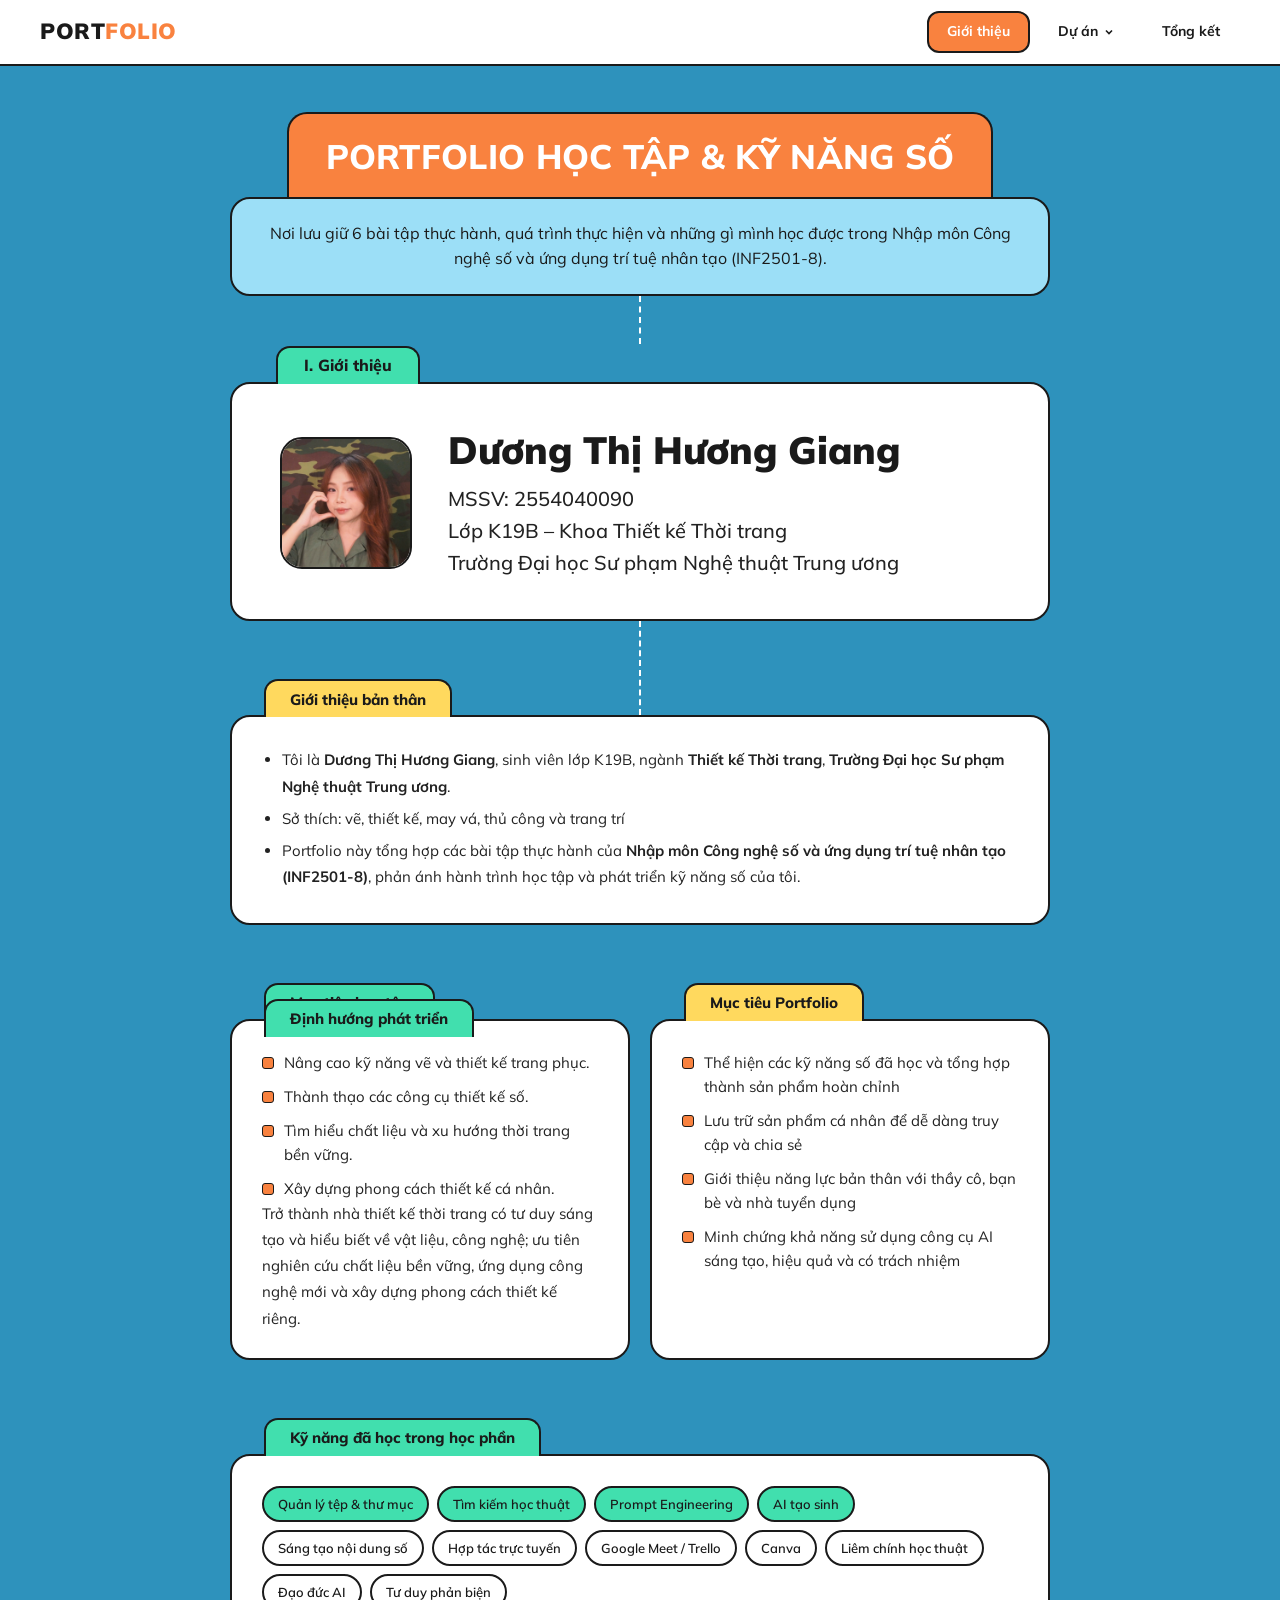
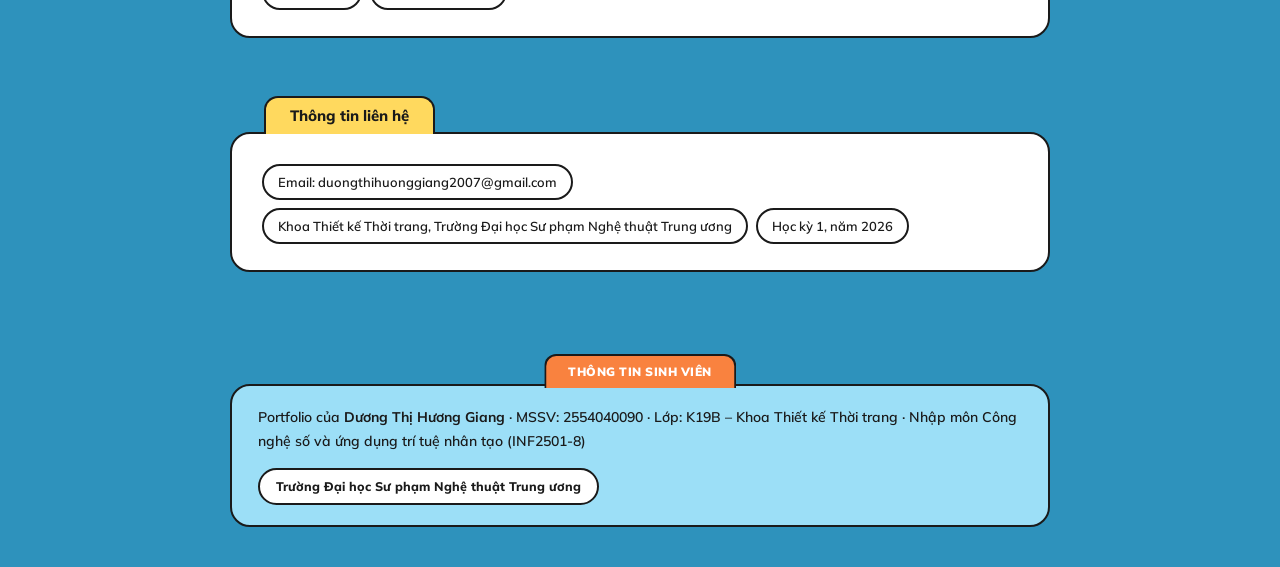
==== commit cd8e07ae: "Sửa học kỳ thành Học kỳ 1 Co-Authored-By: Claude Opus 5.5 <noreply@anthropic.com>" ====
--- a/index.html
+++ b/index.html
@@ -70,7 +70,7 @@
     <div class="tag-cloud">
       <span class="tag">Email: duongthihuonggiang2007@gmail.com</span>
       <span class="tag">Khoa Thiết kế Thời trang, Trường Đại học Sư phạm Nghệ thuật Trung ương</span>
-      <span class="tag">Học kỳ 2, năm 2026</span>
+      <span class="tag">Học kỳ 1, năm 2026</span>
     </div>
   </div>
 </div>
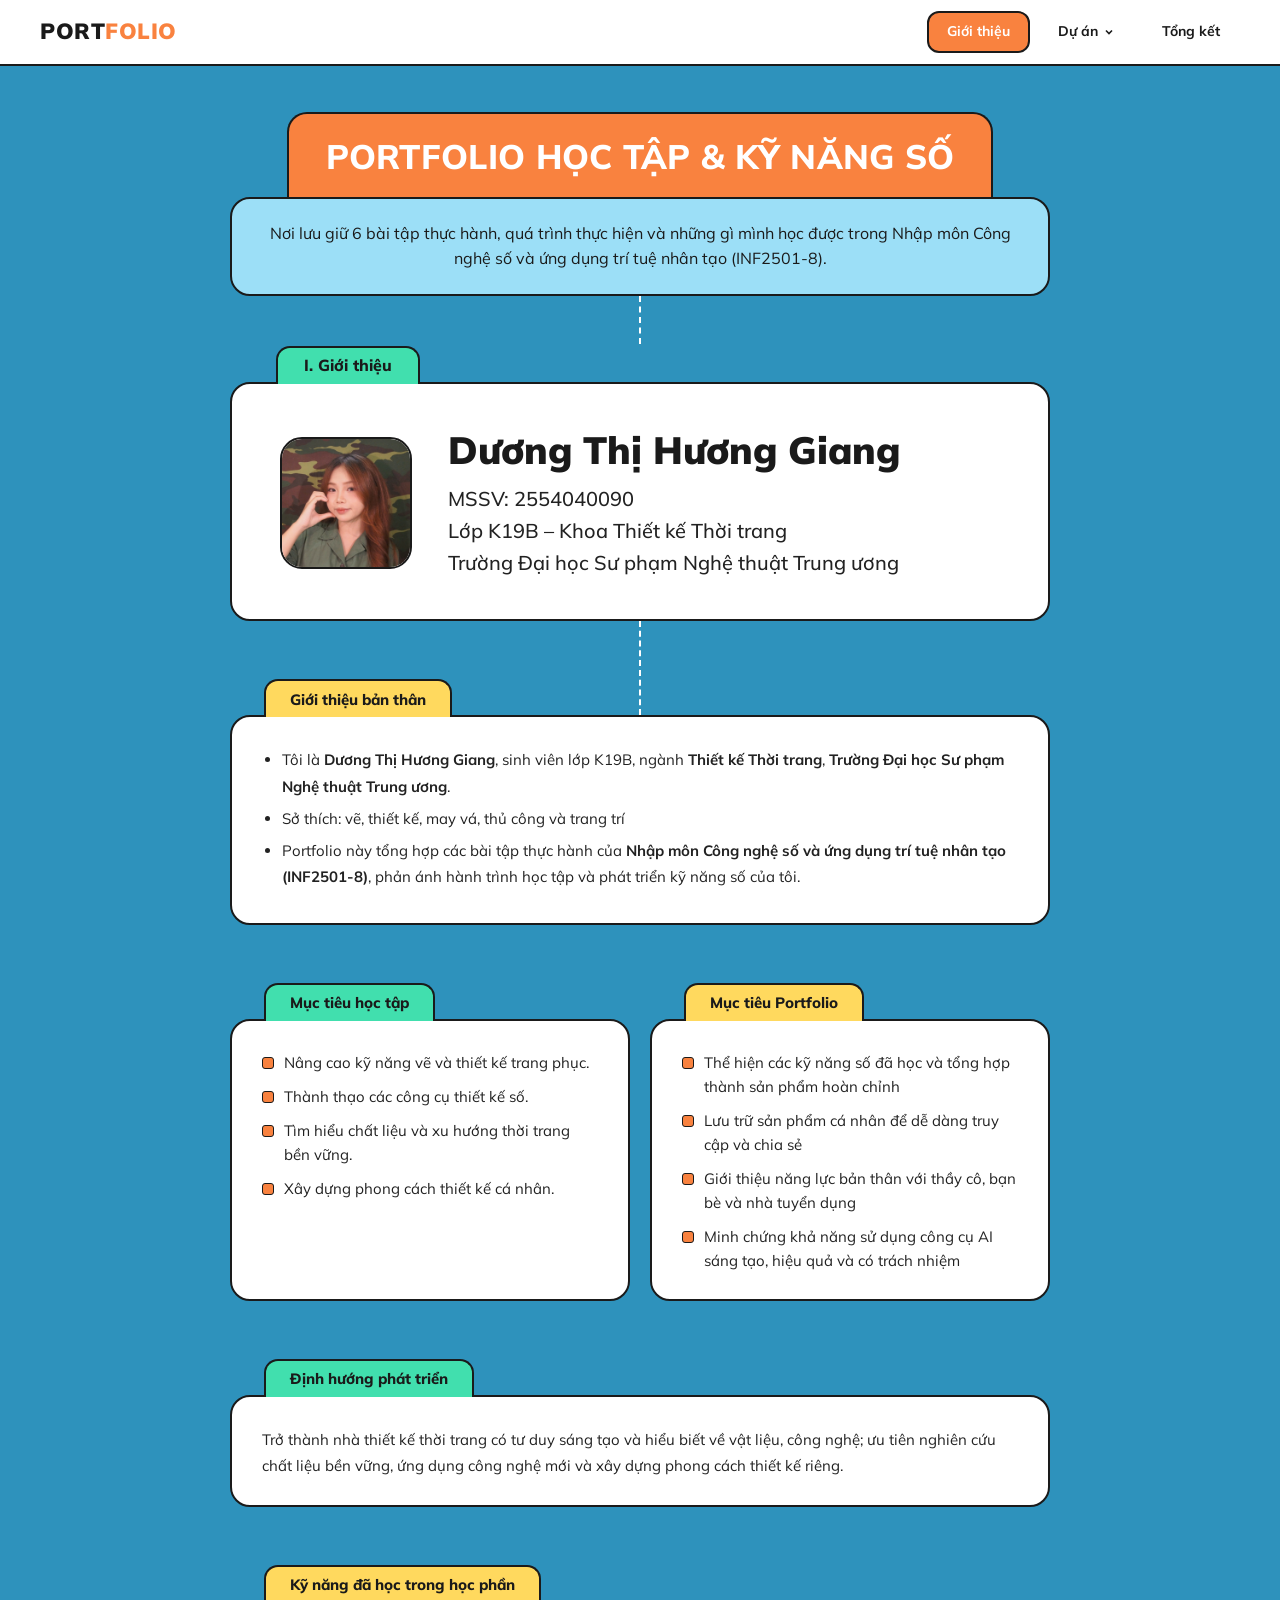
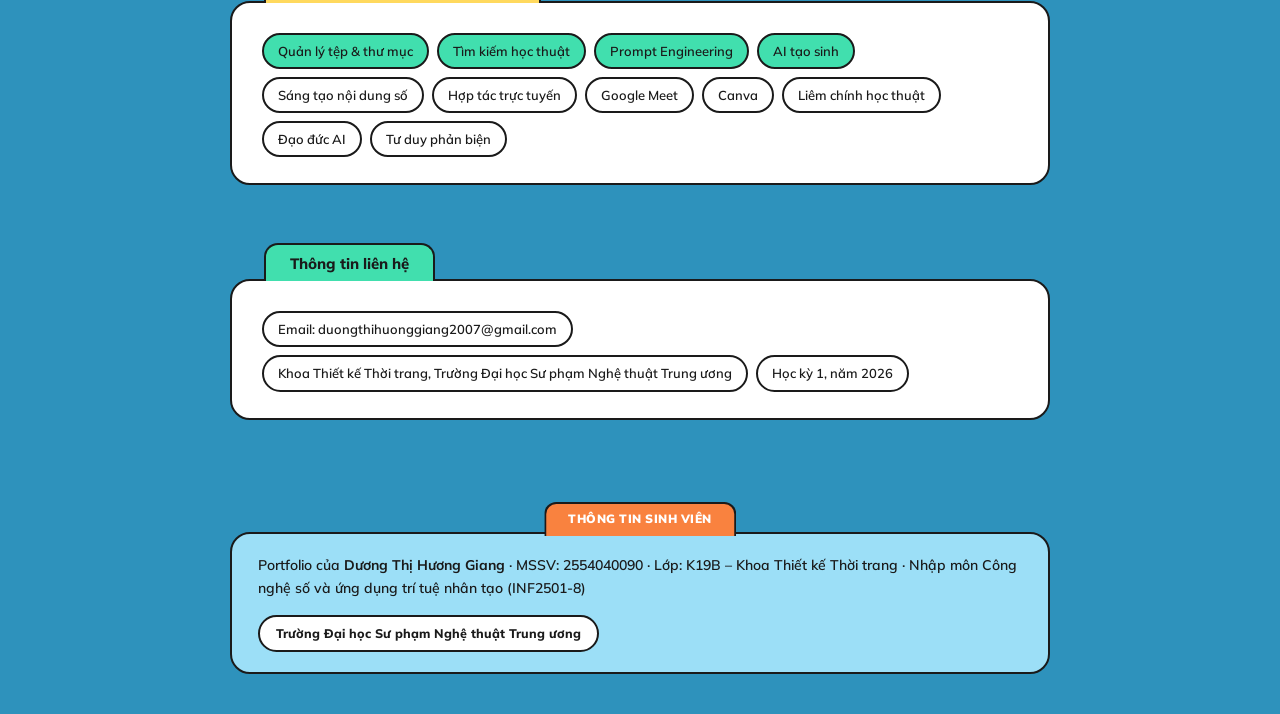
==== commit 7fd8f774: "Sửa khối Định hướng phát triển bị đè, bỏ Trello Co-Authored-By: Claude Opus 5.5 <noreply@anthropic.c" ====
--- a/index.html
+++ b/index.html
@@ -54,16 +54,18 @@
   <div class="info-card reveal">
     <div class="card-label">Mục tiêu học tập</div>
     <ul class="goal-list"><li>Nâng cao kỹ năng vẽ và thiết kế trang phục.</li><li>Thành thạo các công cụ thiết kế số.</li><li>Tìm hiểu chất liệu và xu hướng thời trang bền vững.</li><li>Xây dựng phong cách thiết kế cá nhân.</li></ul>
-    <div class="card-label" style="margin-top:16px">Định hướng phát triển</div>
-    <p class="card-text">Trở thành nhà thiết kế thời trang có tư duy sáng tạo và hiểu biết về vật liệu, công nghệ; ưu tiên nghiên cứu chất liệu bền vững, ứng dụng công nghệ mới và xây dựng phong cách thiết kế riêng.</p>
   </div>
   <div class="info-card reveal">
     <div class="card-label">Mục tiêu Portfolio</div>
     <ul class="goal-list"><li>Thể hiện các kỹ năng số đã học và tổng hợp thành sản phẩm hoàn chỉnh</li><li>Lưu trữ sản phẩm cá nhân để dễ dàng truy cập và chia sẻ</li><li>Giới thiệu năng lực bản thân với thầy cô, bạn bè và nhà tuyển dụng</li><li>Minh chứng khả năng sử dụng công cụ AI sáng tạo, hiệu quả và có trách nhiệm</li></ul>
   </div>
   <div class="info-card full reveal">
+    <div class="card-label">Định hướng phát triển</div>
+    <p class="card-text">Trở thành nhà thiết kế thời trang có tư duy sáng tạo và hiểu biết về vật liệu, công nghệ; ưu tiên nghiên cứu chất liệu bền vững, ứng dụng công nghệ mới và xây dựng phong cách thiết kế riêng.</p>
+  </div>
+  <div class="info-card full reveal">
     <div class="card-label">Kỹ năng đã học trong học phần</div>
-    <div class="tag-cloud"><span class="tag highlight">Quản lý tệp &amp; thư mục</span><span class="tag highlight">Tìm kiếm học thuật</span><span class="tag highlight">Prompt Engineering</span><span class="tag highlight">AI tạo sinh</span><span class="tag">Sáng tạo nội dung số</span><span class="tag">Hợp tác trực tuyến</span><span class="tag">Google Meet / Trello</span><span class="tag">Canva</span><span class="tag">Liêm chính học thuật</span><span class="tag">Đạo đức AI</span><span class="tag">Tư duy phản biện</span></div>
+    <div class="tag-cloud"><span class="tag highlight">Quản lý tệp &amp; thư mục</span><span class="tag highlight">Tìm kiếm học thuật</span><span class="tag highlight">Prompt Engineering</span><span class="tag highlight">AI tạo sinh</span><span class="tag">Sáng tạo nội dung số</span><span class="tag">Hợp tác trực tuyến</span><span class="tag">Google Meet</span><span class="tag">Canva</span><span class="tag">Liêm chính học thuật</span><span class="tag">Đạo đức AI</span><span class="tag">Tư duy phản biện</span></div>
   </div>
   <div class="info-card full reveal">
     <div class="card-label">Thông tin liên hệ</div>
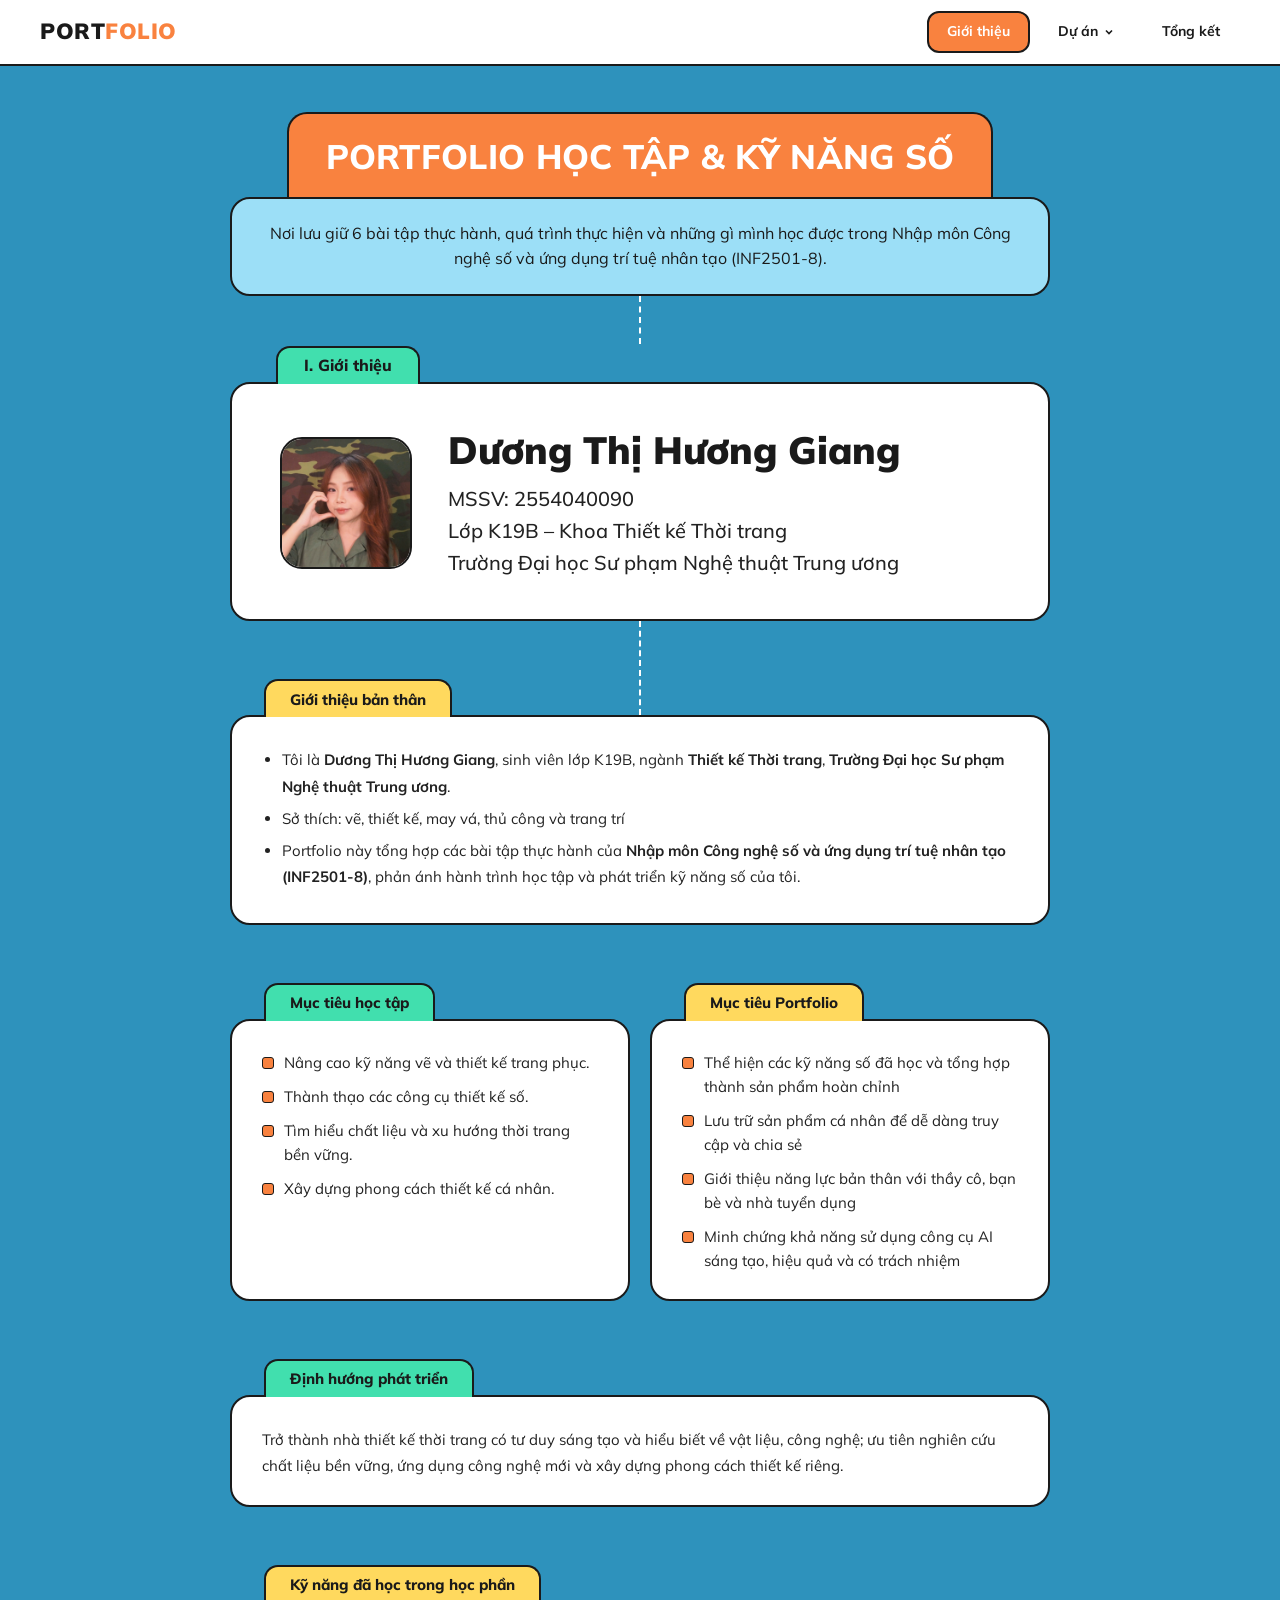
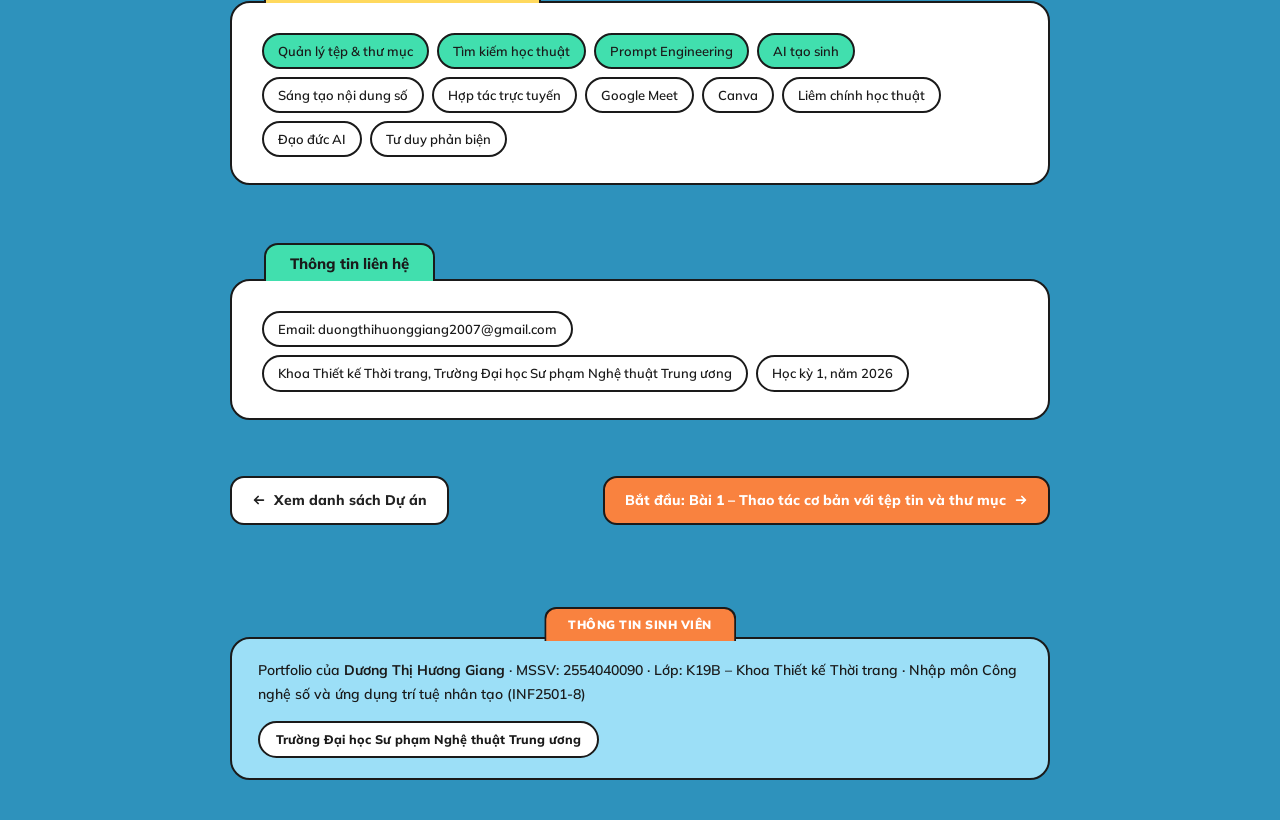
==== commit ddaf35b3: "Thêm nút chuyển trang qua lại giữa các trang Co-Authored-By: Claude Opus 5.5 <noreply@anthropic.com>" ====
--- a/index.html
+++ b/index.html
@@ -8,7 +8,7 @@
 <link rel="preconnect" href="https://fonts.googleapis.com">
 <link rel="preconnect" href="https://fonts.gstatic.com" crossorigin>
 <link href="https://fonts.googleapis.com/css2?family=Mulish:ital,wght@0,400;0,500;0,600;0,700;0,800;0,900;1,400;1,600&display=swap" rel="stylesheet">
-<link rel="stylesheet" href="assets/style.css?v=1795139945">
+<link rel="stylesheet" href="assets/style.css?v=1795311293">
 <link rel="icon" href="data:image/svg+xml,%3Csvg xmlns='http://www.w3.org/2000/svg' viewBox='0 0 32 32'%3E%3Crect width='32' height='32' rx='8' fill='%231d9e75'/%3E%3Ctext x='16' y='21' font-family='Georgia' font-size='14' font-weight='700' fill='white' text-anchor='middle'%3EHG%3C/text%3E%3C/svg%3E">
 </head>
 <body>
@@ -76,6 +76,7 @@
     </div>
   </div>
 </div>
+<div class="page-pager"><nav class="pager" aria-label="Chuyển trang"><a href="projects.html"><svg viewBox="0 0 16 16" fill="none" stroke="currentColor" stroke-width="2" stroke-linecap="round" stroke-linejoin="round"><path d="M13 8H3M7 4L3 8l4 4"/></svg> Xem danh sách Dự án</a><a class="next" href="bai-1.html">Bắt đầu: Bài 1 – Thao tác cơ bản với tệp tin và thư mục <svg viewBox="0 0 16 16" fill="none" stroke="currentColor" stroke-width="2" stroke-linecap="round" stroke-linejoin="round"><path d="M3 8h10M9 4l4 4-4 4"/></svg></a></nav></div>
 </main>
 <footer class="site-footer">
   <div class="left">Portfolio của <strong>Dương Thị Hương Giang</strong> · MSSV: 2554040090 · Lớp: K19B – Khoa Thiết kế Thời trang · Nhập môn Công nghệ số và ứng dụng trí tuệ nhân tạo (INF2501-8)</div>
--- a/assets/style.css
+++ b/assets/style.css
@@ -327,3 +327,7 @@
 /* Trình xem file Word nhúng */
 .embed-doc iframe { aspect-ratio: auto; height: 720px; }
 @media (max-width: 640px) { .embed-doc iframe { height: 520px; } }
+
+/* Nút chuyển trang ở cuối trang Giới thiệu */
+.page-pager { max-width: 868px; margin: 0 auto; padding: 0 24px 56px; }
+@media (max-width: 640px) { .pager a { flex: 1 1 100%; justify-content: center; } .pager a.next { margin-left: 0; } }
